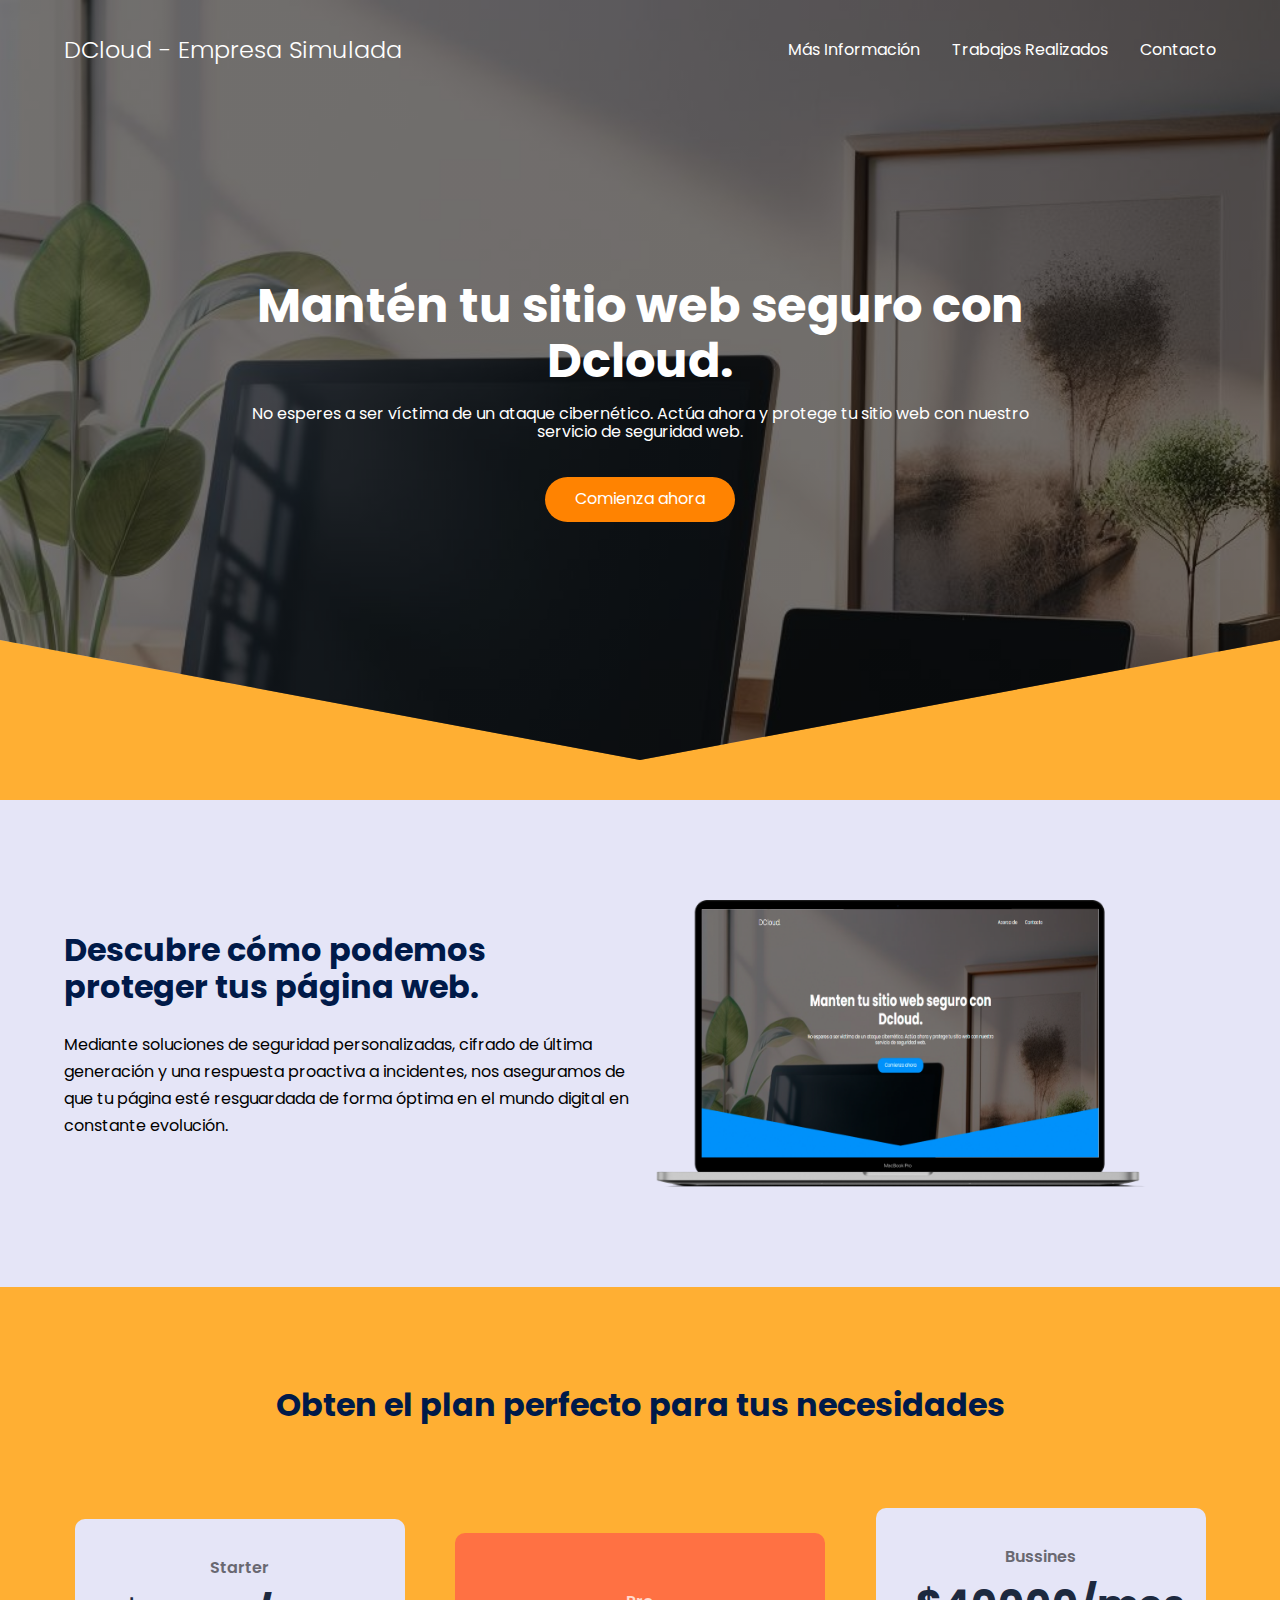
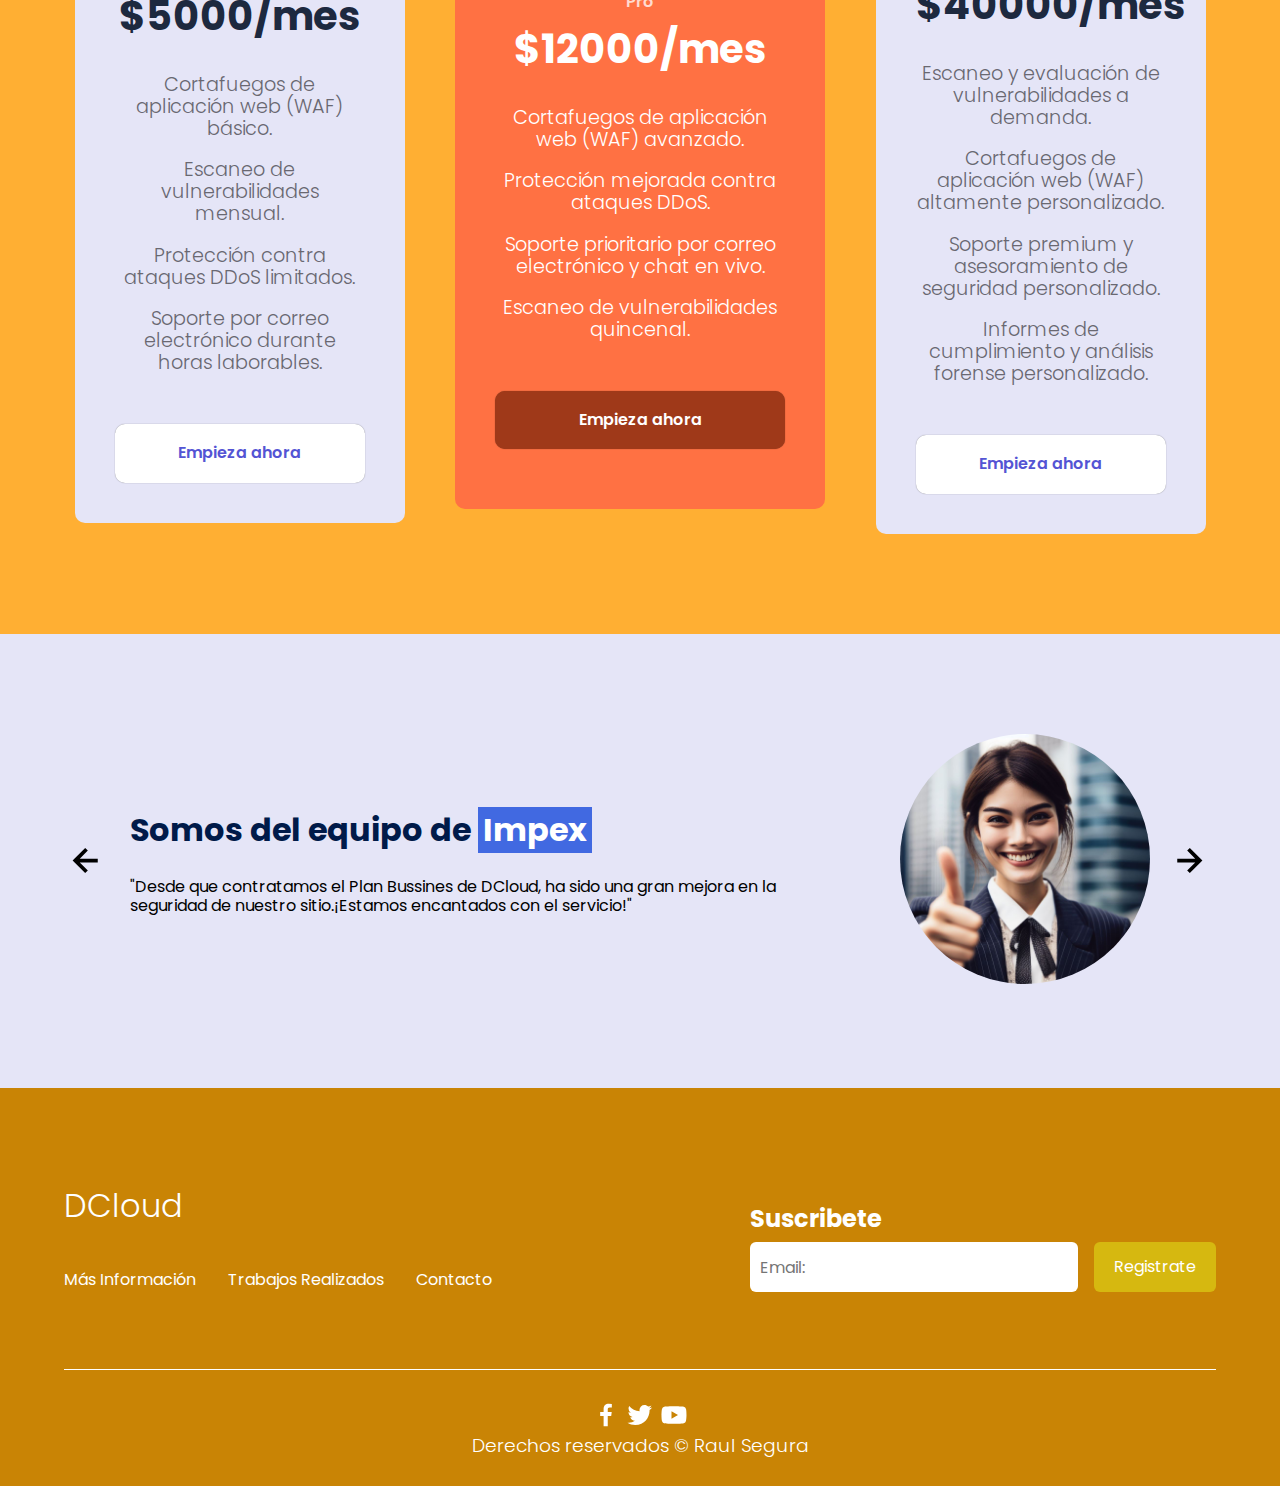
==== index.html @ af49370b "Subiendo archivos" ====
<!DOCTYPE html>
<html lang="es">

<head>

    <title>DCloud</title>
    <link rel="shortcut icon" href="/images/favicon-16x16.png" type="image/x-icon">
    <link rel="stylesheet" href="./css/normalize.css">
    <link rel="stylesheet" href="./css/estilos.css">

    <meta name="theme-color" content="#2091F9">

</head>

<body>

    <header class="hero">
        <nav class="nav container">
            <div class="nav__logo">
                <h2 class="nav__title">DCloud - Empresa Simulada</h2>
            </div>


            <ul class="nav__link nav__link--menu">
                <li class="nav__items">
                    <a href="informacion.html" class="nav__links">Más Información</a>
                </li>
                <li class="nav__items">
                    <a href="fichas.html" class="nav__links">Trabajos Realizados</a>
                </li>
                <li class="nav__items">
                    <a href="contacto.html" class="nav__links">Contacto</a>
                </li>

                <img src="./images/close.svg" class="nav__close">
            </ul>

            <div class="nav__menu">
                <img src="./images/menu.svg" class="nav__img">
            </div>
        </nav>

        <section class="hero__container container">
            <h1 class="hero__title">Mantén tu sitio web seguro con Dcloud.</h1>
            <p class="hero__paragraph">No esperes a ser víctima de un ataque cibernético. Actúa ahora y protege tu sitio web con nuestro servicio de seguridad web.</p>
            <a href="#" class="cta">Comienza ahora</a>
        </section>
    </header>

    <main>

        <section class="knowledge">
            <div class="knowledge__container container">
                <div class="knowledege__texts">
                    <h2 class="subtitle">
                        Descubre cómo podemos proteger tus página web.</h2>
                    <p class="knowledge__paragraph"> Mediante soluciones de seguridad personalizadas, cifrado de última generación y una respuesta proactiva a incidentes, nos aseguramos de que tu página esté resguardada de forma óptima en el mundo digital en constante evolución.</p>
                </div>

                <figure class="knowledge__picture">
                    <img src="./images/lapitope.png" class="knowledge__img">
                </figure>
            </div>
        </section>

        <section class="price container">
            <h2 class="subtitle">Obten el plan perfecto para tus necesidades</h2>

            <div class="price__table">
                <div class="price__element">
                    <p class="price__name">Starter</p>
                    <h3 class="price__price">$5000/mes</h3>

                    <div class="price__items">
                        <p class="price__features">Cortafuegos de aplicación web (WAF) básico.</p>
                        <p class="price__features">Escaneo de vulnerabilidades mensual.</p>
                        <p class="price__features">Protección contra ataques DDoS limitados.</p>
                        <p class="price__features">Soporte por correo electrónico durante horas laborables.</p>
                    </div>

                    <a href="#" class="price__cta">Empieza ahora</a>
                </div>


                <div class="price__element price__element--best">
                    <p class="price__name">Pro</p>
                    <h3 class="price__price">$12000/mes</h3>

                    <div class="price__items">
                        <p class="price__features">Cortafuegos de aplicación web (WAF) avanzado.</p>
                        <p class="price__features">Protección mejorada contra ataques DDoS.</p>
                        <p class="price__features">Soporte prioritario por correo electrónico y chat en vivo.</p>
                        <p class="price__features">Escaneo de vulnerabilidades quincenal.</p>
                    </div>

                    <a href="#" class="price__cta">Empieza ahora</a>
                </div>


                <div class="price__element">
                    <p class="price__name">Bussines</p>
                    <h3 class="price__price">$40000/mes</h3>

                    <div class="price__items">
                        <p class="price__features">Escaneo y evaluación de vulnerabilidades a demanda.</p>
                        <p class="price__features">Cortafuegos de aplicación web (WAF) altamente personalizado.</p>
                        <p class="price__features">Soporte premium y asesoramiento de seguridad personalizado.</p>
                        <p class="price__features">Informes de cumplimiento y análisis forense personalizado.</p>
                        
                    </div>

                    <a href="#" class="price__cta">Empieza ahora</a>
                </div>


            </div>
        </section>

        <section class="testimony">
            <div class="testimony__container container">
                <img src="./images/leftarrow.svg" class="testimony__arrow" id="before">

                <section class="testimony__body testimony__body--show" data-id="1">
                    <div class="testimony__texts">
                        <h2 class="subtitle">Somos del equipo de <span class="testimony__course">Impex</span></h2>
                        <p class="testimony__review">"Desde que contratamos el Plan Bussines de DCloud, ha sido una gran mejora en la seguridad de nuestro sitio.¡Estamos encantados con el servicio!"</p>
                    </div>

                    <figure class="testimony__picture">
                        <img src="./images/persona1.jfif" class="testimony__img">
                    </figure>
                </section>

                <section class="testimony__body" data-id="2">
                    <div class="testimony__texts">
                        <h2 class="subtitle">Mi nombre es Nicolas Cage, <span class="testimony__course">dueño de Mercado Libre</span></h2>
                        <p class="testimony__review">El Plan Pro de DCloud ha sido un verdadero salvavidas para mi negocio en línea. Con el escaneo de vulnerabilidades más frecuente y el cortafuegos avanzado, siento que mi sitio web está en buenas manos. Además, el soporte por chat en vivo me ha ayudado en tiempo real en situaciones críticas. ¡Definitivamente, vale la pena cada centavo!</p>
                    </div>

                    <figure class="testimony__picture">
                        <img src="./images/persona2.jfif" class="testimony__img">
                    </figure>
                </section>

                <section class="testimony__body" data-id="3">
                    <div class="testimony__texts">
                        <h2 class="subtitle">Mi nombre es Tomy Lee Curtis, <span class="testimony__course">dueño de Choripanes El Penitente</span></h2>
                        <p class="testimony__review">"Como propietario de una empresa en crecimiento, necesitaba un servicio de seguridad web de nivel empresarial. DCloud me proporcionó un Plan Empresarial completamente personalizado que se adapta a nuestras necesidades únicas. El soporte premium y el análisis forense nos han ayudado a enfrentar los desafíos de seguridad más complejos. ¡Estamos realmente impresionados y confiados en la protección de nuestros activos digitales!"!</p>
                    </div>

                    <figure class="testimony__picture">
                        <img src="./images/persona3.jfif" class="testimony__img">
                    </figure>
                </section>

                <section class="testimony__body" data-id="4">
                    <div class="testimony__texts">
                        <h2 class="subtitle">Mi nombre es Andrés Cuello, <span class="testimony__course">dueño de Microsoft</span></h2>
                        <p class="testimony__review">"Empecé con mi página web y la seguridad me preocupaba. Dcloud me ofreció un Plan Básico que era fácil de entender y asequible. Desde entonces, duermo tranquilo sabiendo que mi sitio está protegido. ¡Estoy muy contento!"</p>
                    </div>

                    <figure class="testimony__picture">
                        <img src="./images/persona4.jfif" class="testimony__img">
                    </figure>
                </section>


                <img src="./images/rightarrow.svg" class="testimony__arrow" id="next">
            </div>
        </section>

    </main>

    <footer class="footer">
        <section class="footer__container container">
            <nav class="nav nav--footer">
                <h2 class="footer__title">DCloud</h2>

                <ul class="nav__link nav__link--footer">
                    <li class="nav__items">
                        <a href="informacion.html" class="nav__links">Más Información</a>
                    </li>
                    <li class="nav__items">
                        <a href="fichas.html" class="nav__links">Trabajos Realizados</a>
                    </li>
                    <li class="nav__items">
                        <a href="contacto.html" class="nav__links">Contacto</a>
                    </li>
                    
                </ul>
            </nav>

            <form class="footer__form" action="https://formspree.io/f/mknkkrkj" method="POST">
                <h2 class="footer__newsletter">Suscribete</h2>
                <div class="footer__inputs">
                    <input type="email" placeholder="Email:" class="footer__input" name="_replyto">
                    <input type="submit" value="Registrate" class="footer__submit">
                </div>
            </form>
        </section>

        <section class="footer__copy container">
            <div class="footer__social">
                <a href="#" class="footer__icons"><img src="./images/facebook.svg" class="footer__img"></a>
                <a href="#" class="footer__icons"><img src="./images/twitter.svg" class="footer__img"></a>
                <a href="#" class="footer__icons"><img src="./images/youtube.svg" class="footer__img"></a>
            </div>

            <h3 class="footer__copyright">Derechos reservados &copy; Raul Segura</h3>
        </section>
    </footer>

    <script src="./js/slider.js"></script>
    <script src="./js/questions.js"></script>
    <script src="./js/menu.js"></script>
</body>

</html>
---- css/estilos.css ----
@import url('https://fonts.googleapis.com/css2?family=Poppins:wght@300;400;600;700&display=swap');

:root {
    --padding-container: 100px 0;
    --color-title: #001A49;
}

body {
    background-color: #FFAF33   ;
    font-family: 'Poppins', sans-serif;
}

.container {
    width: 90%;
    max-width: 1200px;
    margin: 0 auto;
    overflow: hidden;
    padding: var(--padding-container);
}

.hero {
    width: 100%;
    height: 100vh;
    min-height: 600px;
    max-height: 800px;
    position: relative;
    display: grid;
    grid-template-rows: 100px 1fr;
    color: #fff;
}

.hero::before {
    content: "";
    position: absolute;
    top: 0;
    left: 0;
    width: 100%;
    height: 100%;
    background-image: linear-gradient(180deg, #0000008c 0%, #0000008c 100%), url('../images/compuchetafondo.jfif');
    background-size: cover;
    clip-path: polygon(0 0, 100% 0, 100% 80%, 50% 95%, 0 80%);
    z-index: -1;
}


/* Nav */

.nav {
    --padding-container: 0;
    height: 100%;
    display: flex;
    align-items: center;
}

.nav__title {
    font-weight: 300;
}

.nav__link {
    margin-left: auto;
    padding: 0;
    display: grid;
    grid-auto-flow: column;
    grid-auto-columns: max-content;
    gap: 2em;
}

.nav__items {
    list-style: none;
}

.nav__links {
    color: #fff;
    text-decoration: none;
}

.nav__menu {
    margin-left: auto;
    cursor: pointer;
    display: none;
}

.nav__img {
    display: block;
    width: 30px;
}


.nav__close {
    display: var(--show, none);
}


/* Hero container */

.hero__container {
    max-width: 800px;
    --padding-container: 0;
    display: grid;
    grid-auto-rows: max-content;
    align-content: center;
    gap: 1em;
    padding-bottom: 100px;
    text-align: center;
}

.hero__title {
    font-size: 3rem;
}

.hero__paragraph {
    margin-bottom: 20px;
}

.cta {
    display: inline-block;
    background-color: #FF8301;
    justify-self: center;
    color: #fff;
    text-decoration: none;
    padding: 13px 30px;
    border-radius: 32px;
}

/* About */

.about {
    text-align: center;
}

.subtitle {
    color: var(--color-title);
    font-size: 2rem;
    margin-bottom: 25px;
}


.about__paragraph {
    line-height: 1.7;
}

.about__main {
    padding-top: 80px;
    display: grid;
    width: 90%;
    margin: 0 auto;
    gap: 1em;
    overflow: hidden;
    grid-template-columns: repeat(auto-fit, minmax(260px, auto));
}


.about__icons {
    display: grid;
    gap: 1em;
    justify-items: center;
    width: 260px;
    overflow: hidden;
    margin: 0 auto;
}

.about__icon {
    width: 40px;
}

/* Knowledge */

.knowledge {
    background-color: #e5e5f7;
    background-image: radial-gradient(#444cf7 0.5px, transparent 0.5px), radial-gradient(#444cf7 0.5px, #e5e5f7 0.5px);
    background-size: 20px 20px;
    background-position: 0 0, 10px 10px;
    overflow: hidden;
}

.knowledge__container{
    display: grid;
    grid-template-columns: 1fr 1fr;
    gap: 1em;
    align-items: center;
}

.knowledge__picture{
    max-width: 500px;
}

.knowledge__paragraph{
    line-height: 1.7;
    margin-bottom: 15px;
}

.knowledge__paragraph2{
    line-height: 1.7;
    margin-bottom: 15px;
}

.knowledge__img{
    width: 100%;
    display: block;
}

/* price */

.price{
    text-align: center;
}

.price__table{
    padding-top: 60px;
    display: flex;
    flex-wrap: wrap;
    gap: 2.5em;
    justify-content: space-evenly;
    align-items: center;
}

.price__element{
    background-color: #e5e5f7;
    text-align: center;
    border-radius: 10px;
    width: 330px;
    padding: 40px;
    --color-plan: #696871;
    --color-price: #1D293F;
    --bg-cta: #fff;
    --color-cta: #5454D4;
    --color-items: #696871;
}

.price__element--best{
    width: 370px;
    padding: 60px 40px;
    background-color: #FF7143;
    --color-plan: rgb(255 255 255 / 75%);
    --color-price: #fff;
    --bg-cta: #9F3919;
    --color-cta: #FFF;
    --color-items: #fff;
}


.price__name{
    color: var(--color-plan);
    margin-bottom: 15px;
    font-weight: 600;
}

.price__price{
    text-align: center;
    font-size: 2.5rem;
    color: var(--color-price);
}

.price__items{
    margin-top: 35px;
    display: grid;
    gap: 1em;
    font-weight: 300;
    font-size: 1.2rem;
    margin-bottom: 50px;
    color: var(--color-items);
}

.price__cta{
    display: block;
    padding: 20px 0;
    border-radius: 10px;
    text-decoration: none;
    background-color: var(--bg-cta);
    font-weight: 600;
    color: var(--color-cta);
    box-shadow: 0 0 1px rgba(0, 0, 0, .5);
}

/* Testimony */

.testimony{
    background-color: #e5e5f7;
}

.testimony__container{
    display: grid;
    grid-template-columns: 50px 1fr 50px;
    gap: 1em;
    align-items: center;
}

.testimony__body{
    display: grid;
    grid-template-columns: 1fr max-content;
    justify-content: space-between;
    align-items: center;
    gap: 2em;
    grid-column: 2/3;
    grid-row: 1/2;
    opacity: 0;
    pointer-events: none;
}


.testimony__body--show{
    pointer-events: unset;
    opacity: 1;
    transition: opacity 1.5s ease-in-out;
}

.testimony__img{
    width: 250px;
    height: 250px;
    border-radius: 50%;
    object-fit: cover;
    object-position: 50% 30%;
}

.testimony__texts{
    max-width: 700px;
}

.testimony__course{
    background-color: royalblue;
    color: #fff;
    display: inline-block;
    padding: 5px;
}

.testimony__arrow{
    width: 90%;
    cursor: pointer;
}

/*Contacto*/

.formulario{
    background-color: #e5e5f7;
    background-image: radial-gradient(#444cf7 0.5px, transparent 0.5px), radial-gradient(#444cf7 0.5px, #e5e5f7 0.5px);
    background-size: 20px 20px;
    background-position: 0 0, 10px 10px;
    overflow: hidden;
}

.contenedor-form{
    width: 100%;
    max-width: 1100px;
    margin: auto;
    display: flex;
    grid-template-columns: repeat(2,1fr);
    grid-gap: 50xp;
    margin-top: 90px;
    display: grid;
    gap: 1em;
    align-items: center;
}

.contenedor-form h2{
    margin-left: 30px;
    margin-bottom: 15px;
    font-size: 35px;
}

.contenedor-form p{
    line-height: 1.7;
    margin-bottom: 15px;
    margin-bottom: 30px;
    margin-left: 30px;
}

.contenedor-form a{
    font-size: 17px;
    display: inline-block;
    text-decoration: none;
    width: 100%;
    margin-bottom: 15px;
    font-weight: 700;
    margin-left: 30px;
}

.contenedor-form form .campo, textarea{
    width: 75%;
    padding: 15px 10px;
    font-size: 15px;
    border: solid #dbdbdb ;
    margin-bottom: 30px;
    border-radius: 3px;
    outline: 0px;
}

.contenedor-form form textarea{
    max-width: 90%;
    min-width: 90%;
    max-height: 140px;
    min-height: 150px;
}

.contenedor-form .btn-enviar{
    padding: 15px;
    font-size: 16px;
    border: none;
    outline: 0px;
    background: #FFAF33;
    color: #FFF;
    border-radius: 3px;
    cursor: pointer;
    transition: all 300ms ease;
    margin-bottom: 30px;
}

.contenedor-form .btn-enviar:hover{
    background: #e39403;
}

/* Footer */

.footer{
    background-color: #c98405;
}

.footer__title{
    font-weight: 300;
    font-size: 2rem;
    margin-bottom: 30px;
}

.footer__title, .footer__newsletter{
    color: #fff;
}


.footer__container{
    display: flex;
    justify-content: space-between;
    align-items: center;
    border-bottom: 1px solid #fff;
    padding-bottom: 60px;
}

.nav--footer{
    padding-bottom: 20px;
    display: grid;
    gap: 1em;
    grid-auto-flow: row;
    height: 100%;
}

.nav__link--footer{
    display: flex;
    margin: 0;
    margin-right: 20px;
    flex-wrap: wrap;
}

.footer__inputs{
    margin-top: 10px;
    display: flex;
    overflow: hidden;
}

.footer__input{
    background-color: #fff;
    height: 50px;
    display: block;
    padding-left: 10px;
    border-radius: 6px;
    font-size: 1rem;
    outline: none;
    border: none;
    margin-right: 16px;
}

.footer__submit{
    margin-left: auto;
    display: inline-block;
    height: 50px;
    padding: 0 20px ;
    background-color: #d6b810;
    border: none;
    font-size: 1rem;
    color: #fff;
    border-radius: 6px;
    cursor: pointer;
}

.footer__copy{
    --padding-container: 30px 0;
    text-align: center;
    color: #fff;
}

.footer__copyright{
    font-weight: 300;
}

.footer__icons{
    margin-bottom: 10px;
}

.footer__img{
    width: 30px;
}

/* Media queries */

@media (max-width:800px){
    .nav__menu{
        display: block;
    }

    .nav__link--menu{
        position: fixed;
        background-color: #000;
        top: 0;
        left: 0;
        height: 100%;
        width: 100%;
        display: flex;
        flex-direction: column;
        justify-content: space-evenly;
        align-items: center;
        z-index: 100;
        opacity: 0;
        pointer-events: none;
        transition: .7s opacity;
    }

    .nav__link--show{
        --show: block;
        opacity:1 ;
        pointer-events: unset;
    }

    .nav__close{
        position: absolute;
        top: 30px;
        right: 30px;
        width: 30px;
        cursor: pointer;
    }

    .hero__title{
        font-size: 2.5rem;
    }


    .about__main{
        gap: 2em;
    }

    .about__icons:last-of-type{
        grid-column: 1/-1;
    }


    .knowledge__container{
        grid-template-columns: 1fr;
        grid-template-rows: max-content 1fr;
        gap: 3em;
        text-align: center;
    }

    .knowledge__picture{
        grid-row: 1/2;
        justify-self: center;
    }

    .testimony__container{
        grid-template-columns: 30px 1fr 30px;
    }

    .testimony__body{
        grid-template-columns: 1fr;
        grid-template-rows: max-content max-content;
        gap: 3em;
        justify-items:center ;
    }


    .testimony__img{
        width: 200px;
        height: 200px;
        
    }

    .questions__copy{
        width: 100%;
    }

    .footer__container{
        flex-wrap: wrap;
    }

    .nav--footer{
        width: 100%;
        justify-items: center;
    }

    .nav__link--footer{
        width: 100%;
        justify-content: space-evenly;
        margin: 0;
    }

    .footer__form{
        width: 100%;
        justify-content: space-evenly;
    }

    .footer__input{
        flex: 1;
    }

}

@media (max-width:600px){
    .hero__title{
        font-size: 2rem;
    }

    .hero__paragraph{
        font-size: 1rem;
    }

    .subtitle{
        font-size: 1.8rem;
    }

    .price__element{
        width: 90%;
    }

    .price__element--best{
        width: 90%;
        /* padding: 40px; */
    }

    .price__price{
        font-size: 2rem;
    }

    .testimony{
        --padding-container: 60px 0;
    }

    .testimony__container{
        grid-template-columns: 28px 1fr 28px;
        gap: .9em;
    }

    .testimony__arrow{
        width: 100%;
    }

    .testimony__course{
        margin-top: 15px;
    }

    .questions__title{
        font-size: 1rem;
    }

    .footer__title{
        justify-self: start;
        margin-bottom: 15px;
    }

    .nav--footer{
        padding-bottom: 60px;
    }

    .nav__link--footer{
        justify-content: space-between;
    }

    .footer__inputs{
        flex-wrap: wrap;
    }

    .footer__input{
        flex-basis: 100%;
        margin: 0;
        margin-bottom: 16px;
    }

    .footer__submit{
        margin-right: auto;
        margin-left: 0;
        

        /* 
        margin:0;
        width: 100%;
        */
    }
}
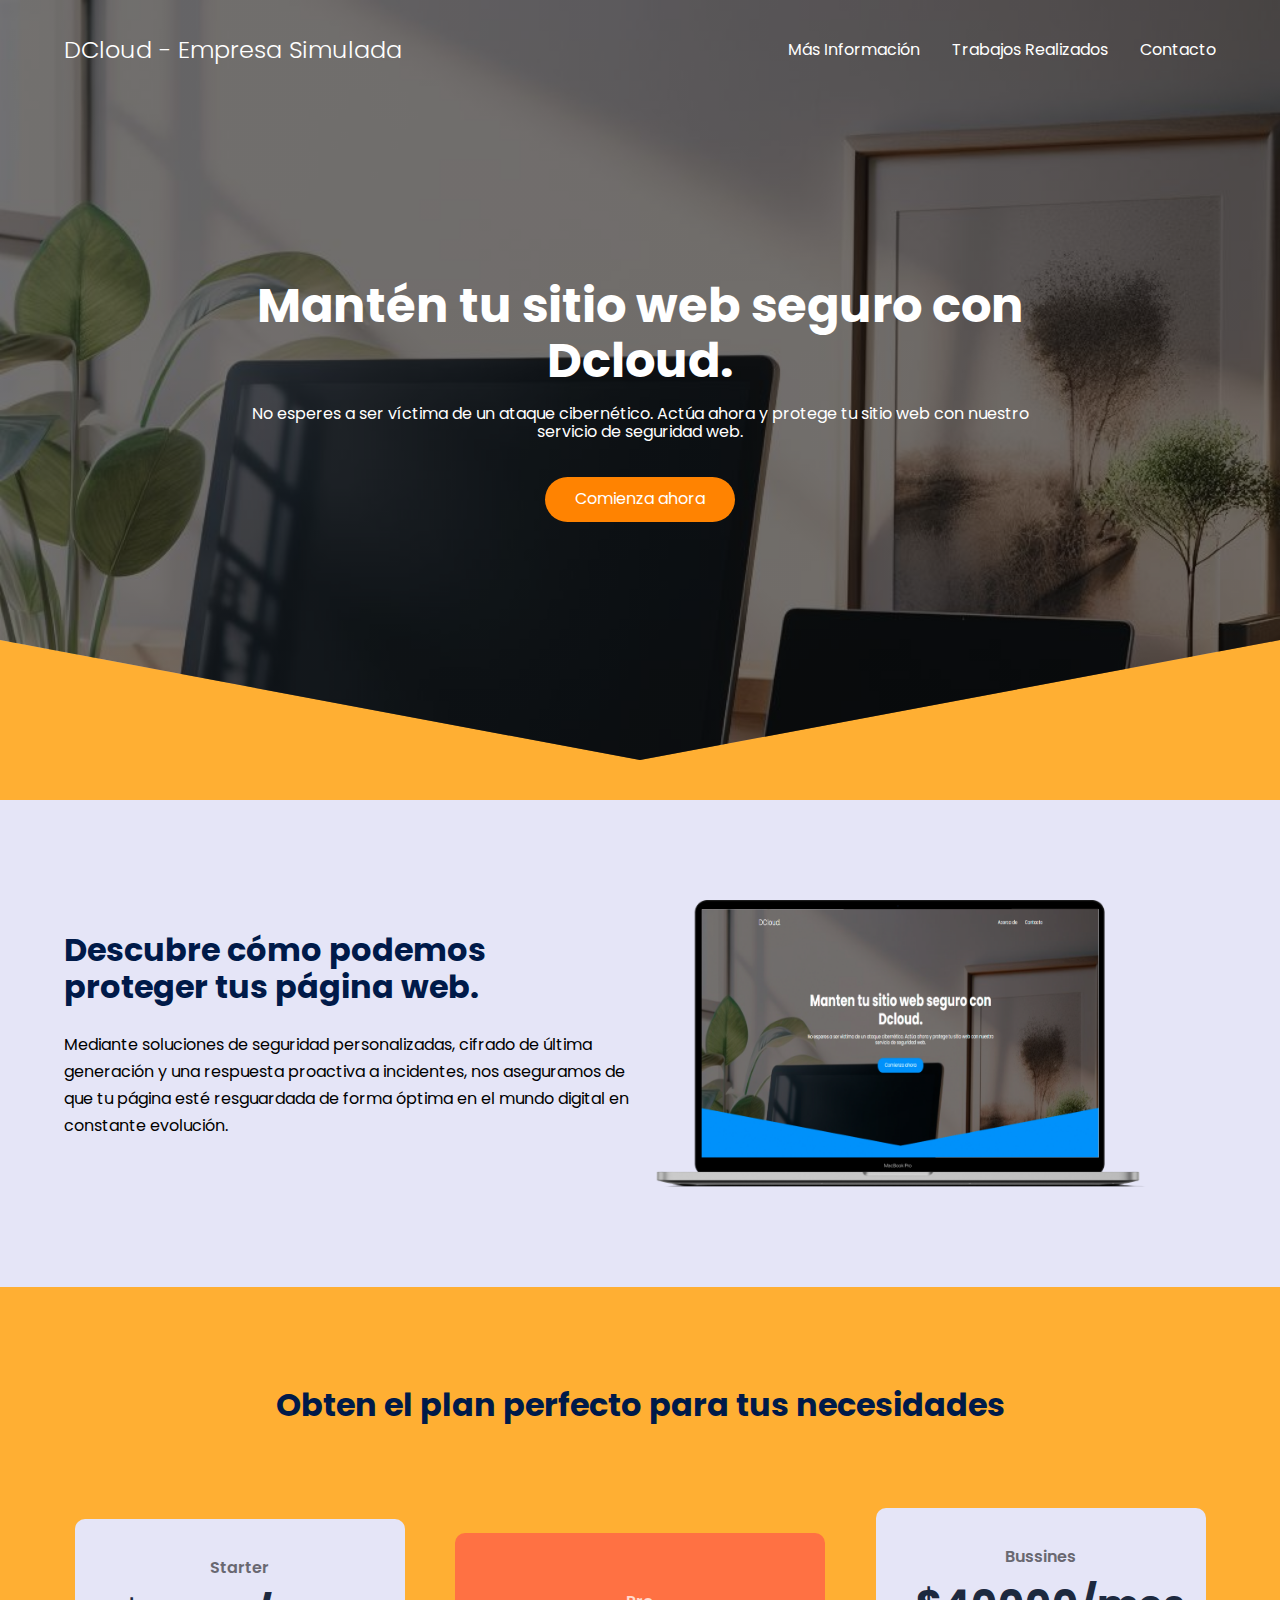
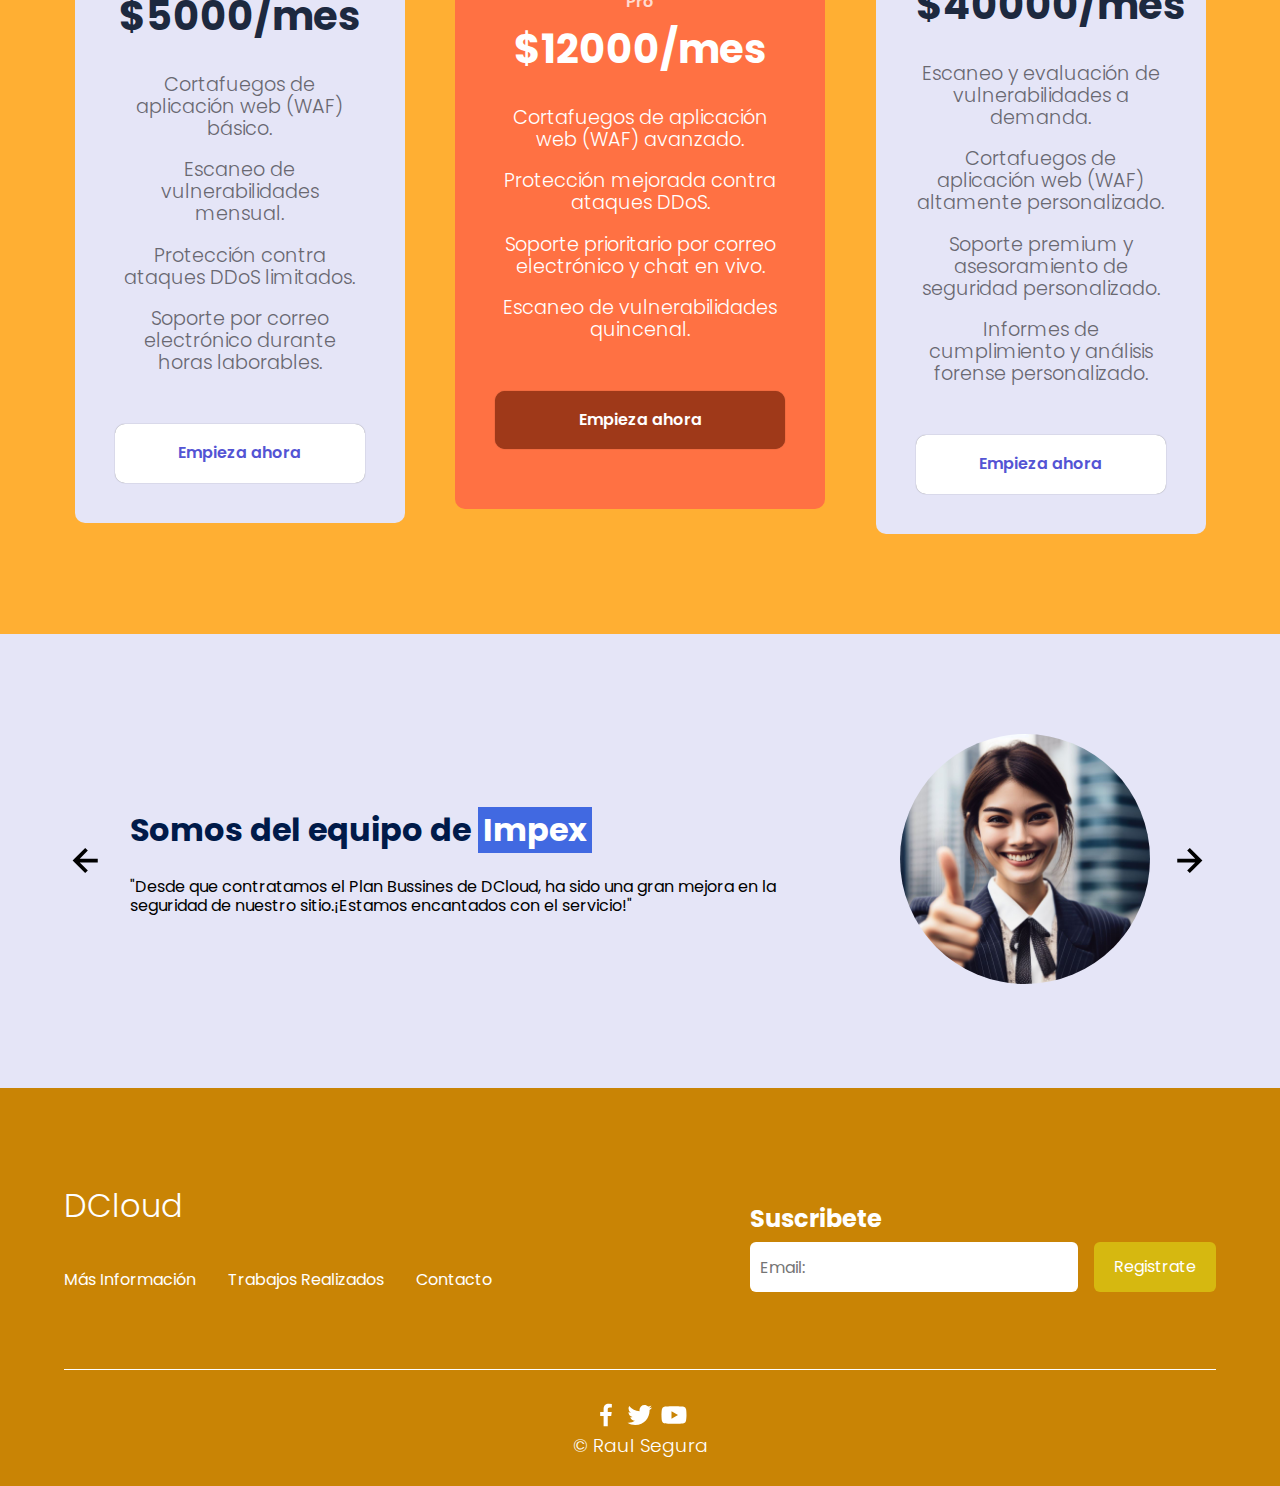
==== commit 3596eaa9: "Update index.html" ====
--- a/index.html
+++ b/index.html
@@ -206,7 +206,7 @@
                 <a href="#" class="footer__icons"><img src="./images/youtube.svg" class="footer__img"></a>
             </div>
 
-            <h3 class="footer__copyright">Derechos reservados &copy; Raul Segura</h3>
+            <h3 class="footer__copyright">&copy; Raul Segura</h3>
         </section>
     </footer>
 
--- a/css/estilos.css
+++ b/css/estilos.css
@@ -330,7 +330,7 @@
 
 /*Contacto*/
 
-.formulario{
+.formulario {
     background-color: #e5e5f7;
     background-image: radial-gradient(#444cf7 0.5px, transparent 0.5px), radial-gradient(#444cf7 0.5px, #e5e5f7 0.5px);
     background-size: 20px 20px;
@@ -338,76 +338,68 @@
     overflow: hidden;
 }
 
-.contenedor-form{
+.contenedor-form {
     width: 100%;
     max-width: 1100px;
     margin: auto;
-    display: flex;
-    grid-template-columns: repeat(2,1fr);
-    grid-gap: 50xp;
+    display: grid;
+    grid-template-columns: 1fr 1fr;
+    gap: 1em;
+    align-items: center;
     margin-top: 90px;
-    display: grid;
-    gap: 1em;
-    align-items: center;
-}
-
-.contenedor-form h2{
+}
+
+.contenedor-form h2 {
     margin-left: 30px;
     margin-bottom: 15px;
     font-size: 35px;
 }
 
-.contenedor-form p{
+.contenedor-form p {
     line-height: 1.7;
-    margin-bottom: 15px;
-    margin-bottom: 30px;
     margin-left: 30px;
 }
 
-.contenedor-form a{
+.contenedor-form a {
     font-size: 17px;
     display: inline-block;
     text-decoration: none;
-    width: 100%;
     margin-bottom: 15px;
     font-weight: 700;
     margin-left: 30px;
 }
 
-.contenedor-form form .campo, textarea{
-    width: 75%;
+.contenedor-form form .campo, 
+.contenedor-form form textarea {
+    width: calc(100% - 20px);
     padding: 15px 10px;
     font-size: 15px;
-    border: solid #dbdbdb ;
+    border: 1px solid #dbdbdb;
     margin-bottom: 30px;
     border-radius: 3px;
-    outline: 0px;
-}
-
-.contenedor-form form textarea{
-    max-width: 90%;
-    min-width: 90%;
-    max-height: 140px;
+    outline: none;
+}
+
+.contenedor-form form textarea {
     min-height: 150px;
-}
-
-.contenedor-form .btn-enviar{
+    max-width: calc(100% - 20px);
+}
+
+.contenedor-form .btn-enviar {
     padding: 15px;
     font-size: 16px;
     border: none;
-    outline: 0px;
+    outline: none;
     background: #FFAF33;
     color: #FFF;
     border-radius: 3px;
     cursor: pointer;
-    transition: all 300ms ease;
-    margin-bottom: 30px;
-}
-
-.contenedor-form .btn-enviar:hover{
+    transition: background 0.3s ease;
+}
+
+.contenedor-form .btn-enviar:hover {
     background: #e39403;
 }
-
 /* Footer */
 
 .footer{
